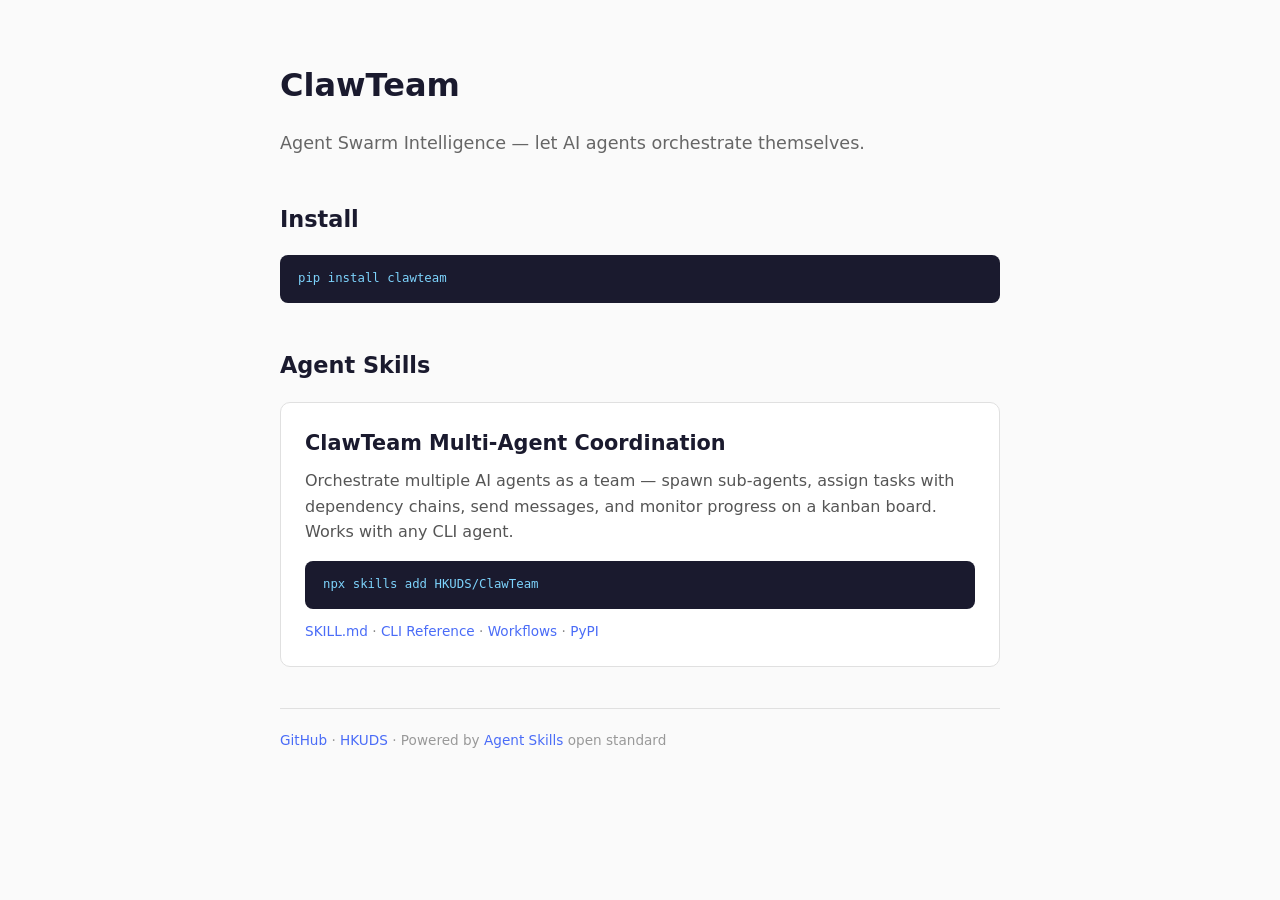
==== docs/index.html @ 214a0635 "Add GitHub Pages site with skill documentation - docs/index.html: landing page for ClawTeam - docs/s" ====
<!DOCTYPE html>
<html lang="en">
<head>
  <meta charset="UTF-8">
  <meta name="viewport" content="width=device-width, initial-scale=1.0">
  <title>ClawTeam — Agent Swarm Intelligence</title>
  <style>
    body { font-family: system-ui, -apple-system, sans-serif; max-width: 720px; margin: 60px auto; padding: 0 20px; color: #1a1a2e; background: #fafafa; line-height: 1.6; }
    h1 { font-size: 2em; margin-bottom: 0.2em; }
    .subtitle { color: #666; font-size: 1.1em; margin-bottom: 2em; }
    .card { background: #fff; border: 1px solid #e0e0e0; border-radius: 10px; padding: 24px; margin-bottom: 16px; transition: box-shadow 0.2s; }
    .card:hover { box-shadow: 0 4px 12px rgba(0,0,0,0.08); }
    .card-title { font-size: 1.3em; font-weight: 600; color: #1a1a2e; text-decoration: none; }
    .card-title:hover { color: #4a6cf7; }
    .card-desc { color: #555; margin-top: 8px; }
    .card-meta { margin-top: 12px; font-size: 0.85em; color: #888; }
    .card-meta a { color: #4a6cf7; text-decoration: none; }
    .card-meta a:hover { text-decoration: underline; }
    .install-box { background: #1a1a2e; color: #e0e0e0; border-radius: 8px; padding: 14px 18px; font-family: monospace; font-size: 0.95em; margin-top: 12px; }
    .install-box code { color: #7dd3fc; }
    h2 { font-size: 1.4em; margin-top: 2em; margin-bottom: 0.8em; }
    footer { margin-top: 3em; padding-top: 1.5em; border-top: 1px solid #e0e0e0; color: #999; font-size: 0.85em; }
    footer a { color: #4a6cf7; text-decoration: none; }
  </style>
</head>
<body>
  <h1>ClawTeam</h1>
  <p class="subtitle">Agent Swarm Intelligence — let AI agents orchestrate themselves.</p>

  <h2>Install</h2>
  <div class="install-box">
    <code>pip install clawteam</code>
  </div>

  <h2>Agent Skills</h2>
  <div class="card">
    <a class="card-title" href="skills/clawteam/SKILL.md">ClawTeam Multi-Agent Coordination</a>
    <p class="card-desc">
      Orchestrate multiple AI agents as a team — spawn sub-agents, assign tasks with dependency chains,
      send messages, and monitor progress on a kanban board. Works with any CLI agent.
    </p>
    <div class="install-box">
      <code>npx skills add HKUDS/ClawTeam</code>
    </div>
    <div class="card-meta">
      <a href="skills/clawteam/SKILL.md">SKILL.md</a> &middot;
      <a href="skills/clawteam/references/cli-reference.md">CLI Reference</a> &middot;
      <a href="skills/clawteam/references/workflows.md">Workflows</a> &middot;
      <a href="https://pypi.org/project/clawteam/">PyPI</a>
    </div>
  </div>

  <footer>
    <a href="https://github.com/HKUDS/ClawTeam">GitHub</a> &middot;
    <a href="https://github.com/HKUDS">HKUDS</a> &middot;
    Powered by <a href="https://agentskills.io">Agent Skills</a> open standard
  </footer>
</body>
</html>
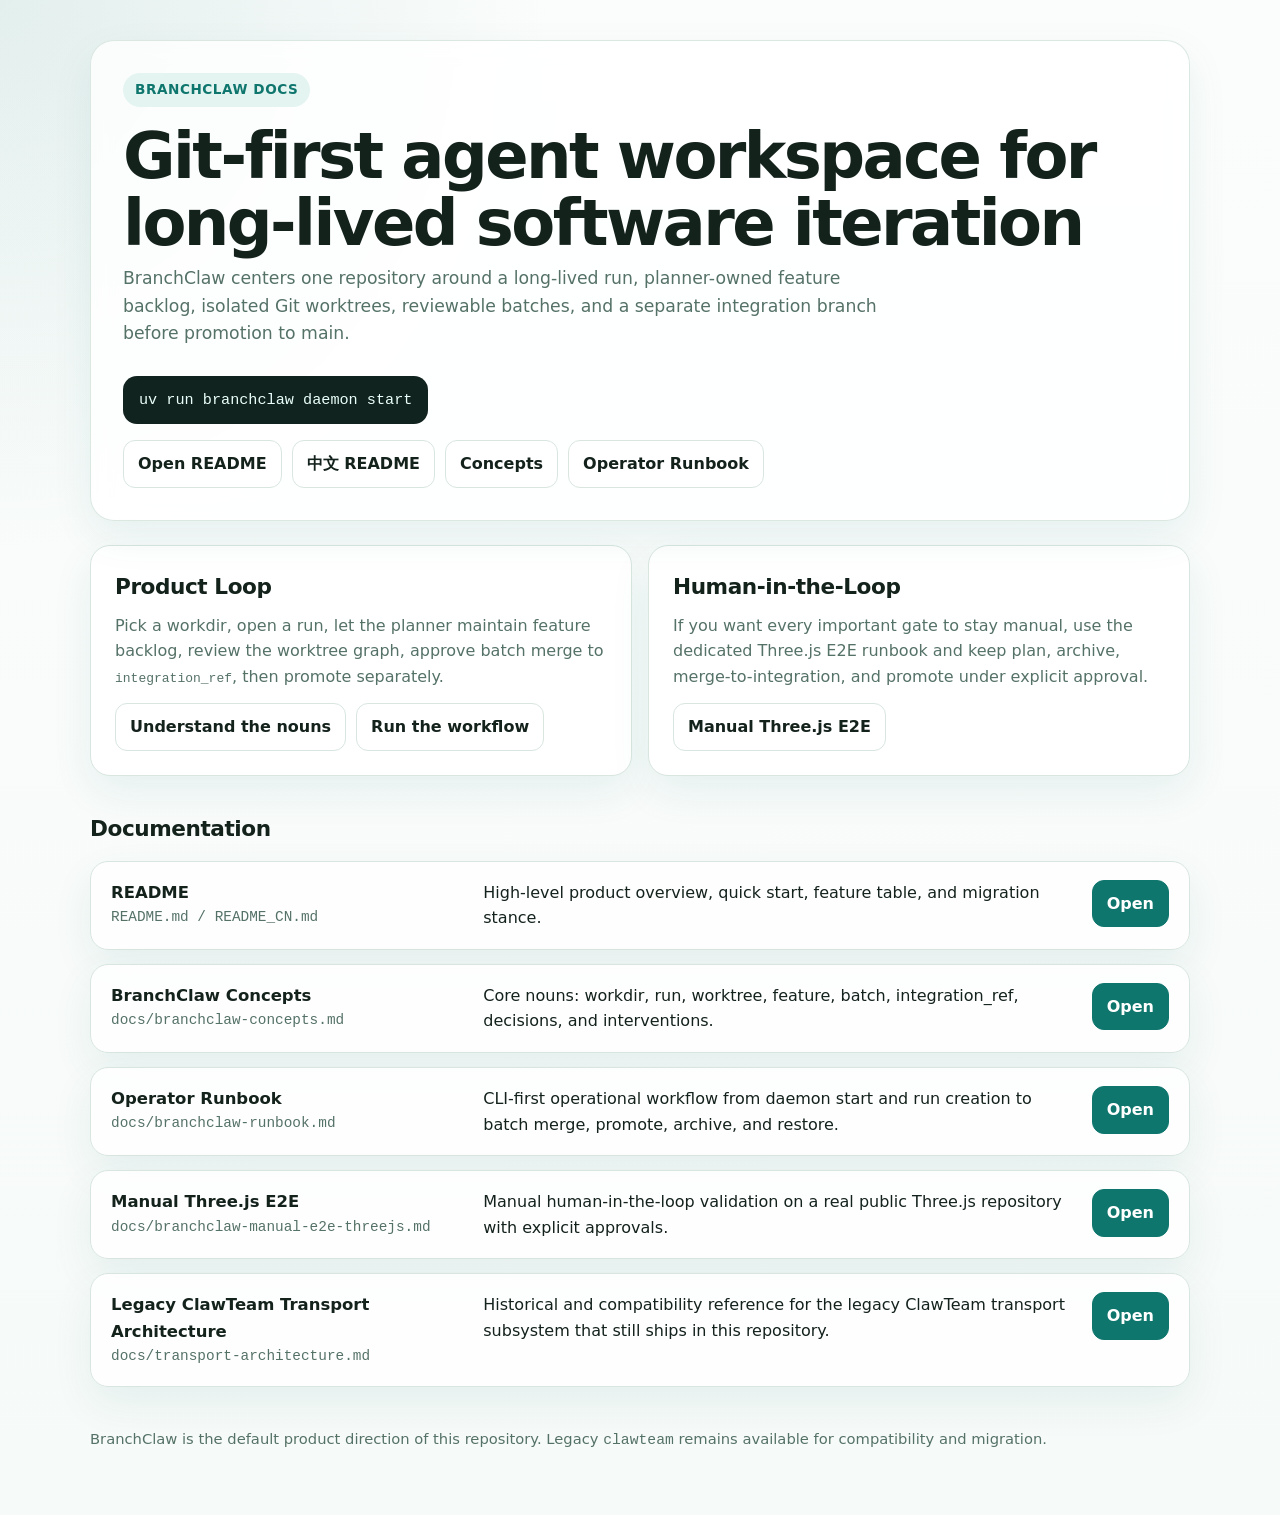
==== commit 00e50b32: "docs: Introduce BranchClaw concepts and update runbook for new workflow - Added a comprehensive docu" ====
--- a/docs/index.html
+++ b/docs/index.html
@@ -3,57 +3,263 @@
 <head>
   <meta charset="UTF-8">
   <meta name="viewport" content="width=device-width, initial-scale=1.0">
-  <title>ClawTeam — Agent Swarm Intelligence</title>
+  <title>BranchClaw Docs</title>
   <style>
-    body { font-family: system-ui, -apple-system, sans-serif; max-width: 720px; margin: 60px auto; padding: 0 20px; color: #1a1a2e; background: #fafafa; line-height: 1.6; }
-    h1 { font-size: 2em; margin-bottom: 0.2em; }
-    .subtitle { color: #666; font-size: 1.1em; margin-bottom: 2em; }
-    .card { background: #fff; border: 1px solid #e0e0e0; border-radius: 10px; padding: 24px; margin-bottom: 16px; transition: box-shadow 0.2s; }
-    .card:hover { box-shadow: 0 4px 12px rgba(0,0,0,0.08); }
-    .card-title { font-size: 1.3em; font-weight: 600; color: #1a1a2e; text-decoration: none; }
-    .card-title:hover { color: #4a6cf7; }
-    .card-desc { color: #555; margin-top: 8px; }
-    .card-meta { margin-top: 12px; font-size: 0.85em; color: #888; }
-    .card-meta a { color: #4a6cf7; text-decoration: none; }
-    .card-meta a:hover { text-decoration: underline; }
-    .install-box { background: #1a1a2e; color: #e0e0e0; border-radius: 8px; padding: 14px 18px; font-family: monospace; font-size: 0.95em; margin-top: 12px; }
-    .install-box code { color: #7dd3fc; }
-    h2 { font-size: 1.4em; margin-top: 2em; margin-bottom: 0.8em; }
-    footer { margin-top: 3em; padding-top: 1.5em; border-top: 1px solid #e0e0e0; color: #999; font-size: 0.85em; }
-    footer a { color: #4a6cf7; text-decoration: none; }
+    :root {
+      color-scheme: light;
+      --bg: #f6faf8;
+      --panel: #ffffff;
+      --text: #14221c;
+      --muted: #557267;
+      --border: #d8e6df;
+      --accent: #0f766e;
+      --accent-soft: #e4f4f1;
+      --shadow: 0 16px 40px rgba(15, 118, 110, 0.08);
+    }
+    * { box-sizing: border-box; }
+    body {
+      margin: 0;
+      font-family: Inter, "Segoe UI", system-ui, -apple-system, sans-serif;
+      background:
+        radial-gradient(circle at top left, rgba(15, 118, 110, 0.10), transparent 28%),
+        linear-gradient(180deg, #fbfdfc 0%, var(--bg) 100%);
+      color: var(--text);
+      line-height: 1.6;
+    }
+    .shell {
+      width: min(1100px, calc(100% - 32px));
+      margin: 0 auto;
+      padding: 40px 0 64px;
+    }
+    .hero {
+      background: rgba(255, 255, 255, 0.82);
+      border: 1px solid rgba(216, 230, 223, 0.9);
+      border-radius: 24px;
+      padding: 32px;
+      box-shadow: var(--shadow);
+      backdrop-filter: blur(10px);
+    }
+    .eyebrow {
+      display: inline-flex;
+      align-items: center;
+      gap: 8px;
+      padding: 6px 12px;
+      border-radius: 999px;
+      background: var(--accent-soft);
+      color: var(--accent);
+      font-size: 0.85rem;
+      font-weight: 700;
+      letter-spacing: 0.04em;
+      text-transform: uppercase;
+    }
+    h1 {
+      margin: 16px 0 8px;
+      font-size: clamp(2.4rem, 5vw, 4rem);
+      line-height: 1.05;
+      letter-spacing: -0.04em;
+    }
+    .subtitle {
+      max-width: 760px;
+      color: var(--muted);
+      font-size: 1.08rem;
+      margin: 0 0 20px;
+    }
+    .install {
+      display: inline-block;
+      margin-top: 8px;
+      padding: 12px 16px;
+      border-radius: 14px;
+      background: #10231f;
+      color: #eafffb;
+      font-family: ui-monospace, SFMono-Regular, Menlo, Consolas, monospace;
+      font-size: 0.95rem;
+    }
+    .grid {
+      display: grid;
+      grid-template-columns: repeat(2, minmax(0, 1fr));
+      gap: 16px;
+      margin-top: 24px;
+    }
+    .card {
+      background: var(--panel);
+      border: 1px solid var(--border);
+      border-radius: 20px;
+      padding: 24px;
+      box-shadow: var(--shadow);
+    }
+    .card h2 {
+      margin: 0 0 8px;
+      font-size: 1.35rem;
+      letter-spacing: -0.02em;
+    }
+    .card p {
+      margin: 0 0 14px;
+      color: var(--muted);
+    }
+    .links {
+      display: flex;
+      flex-wrap: wrap;
+      gap: 10px;
+    }
+    .links a,
+    .primary-link {
+      display: inline-flex;
+      align-items: center;
+      gap: 8px;
+      padding: 10px 14px;
+      border-radius: 12px;
+      border: 1px solid var(--border);
+      text-decoration: none;
+      color: var(--text);
+      background: #fff;
+      font-weight: 600;
+    }
+    .primary-link {
+      background: var(--accent);
+      color: #fff;
+      border-color: var(--accent);
+    }
+    .section-title {
+      margin: 36px 0 14px;
+      font-size: 1.35rem;
+      letter-spacing: -0.02em;
+    }
+    .doc-list {
+      display: grid;
+      gap: 14px;
+    }
+    .doc-item {
+      display: grid;
+      grid-template-columns: 1.2fr 2fr auto;
+      gap: 18px;
+      align-items: start;
+      padding: 18px 20px;
+      border-radius: 18px;
+      background: rgba(255, 255, 255, 0.86);
+      border: 1px solid var(--border);
+      box-shadow: var(--shadow);
+    }
+    .doc-item strong {
+      display: block;
+      font-size: 1.03rem;
+    }
+    .doc-item .path {
+      color: var(--muted);
+      font-family: ui-monospace, SFMono-Regular, Menlo, Consolas, monospace;
+      font-size: 0.9rem;
+      overflow-wrap: anywhere;
+    }
+    footer {
+      margin-top: 40px;
+      color: var(--muted);
+      font-size: 0.92rem;
+    }
+    @media (max-width: 900px) {
+      .grid {
+        grid-template-columns: 1fr;
+      }
+      .doc-item {
+        grid-template-columns: 1fr;
+      }
+    }
   </style>
 </head>
 <body>
-  <h1>ClawTeam</h1>
-  <p class="subtitle">Agent Swarm Intelligence — let AI agents orchestrate themselves.</p>
-
-  <h2>Install</h2>
-  <div class="install-box">
-    <code>pip install clawteam</code>
+  <div class="shell">
+    <section class="hero">
+      <div class="eyebrow">BranchClaw Docs</div>
+      <h1>Git-first agent workspace for long-lived software iteration</h1>
+      <p class="subtitle">
+        BranchClaw centers one repository around a long-lived run, planner-owned feature backlog,
+        isolated Git worktrees, reviewable batches, and a separate integration branch before
+        promotion to main.
+      </p>
+      <div class="install">uv run branchclaw daemon start</div>
+      <div class="links" style="margin-top:16px">
+        <a class="primary-link" href="../README.md">Open README</a>
+        <a href="../README_CN.md">中文 README</a>
+        <a href="branchclaw-concepts.md">Concepts</a>
+        <a href="branchclaw-runbook.md">Operator Runbook</a>
+      </div>
+    </section>
+
+    <div class="grid">
+      <section class="card">
+        <h2>Product Loop</h2>
+        <p>
+          Pick a workdir, open a run, let the planner maintain feature backlog, review the worktree
+          graph, approve batch merge to <code>integration_ref</code>, then promote separately.
+        </p>
+        <div class="links">
+          <a href="branchclaw-concepts.md">Understand the nouns</a>
+          <a href="branchclaw-runbook.md">Run the workflow</a>
+        </div>
+      </section>
+
+      <section class="card">
+        <h2>Human-in-the-Loop</h2>
+        <p>
+          If you want every important gate to stay manual, use the dedicated Three.js E2E runbook
+          and keep plan, archive, merge-to-integration, and promote under explicit approval.
+        </p>
+        <div class="links">
+          <a href="branchclaw-manual-e2e-threejs.md">Manual Three.js E2E</a>
+        </div>
+      </section>
+    </div>
+
+    <h2 class="section-title">Documentation</h2>
+    <div class="doc-list">
+      <article class="doc-item">
+        <div>
+          <strong>README</strong>
+          <div class="path">README.md / README_CN.md</div>
+        </div>
+        <div>High-level product overview, quick start, feature table, and migration stance.</div>
+        <a class="primary-link" href="../README.md">Open</a>
+      </article>
+
+      <article class="doc-item">
+        <div>
+          <strong>BranchClaw Concepts</strong>
+          <div class="path">docs/branchclaw-concepts.md</div>
+        </div>
+        <div>Core nouns: workdir, run, worktree, feature, batch, integration_ref, decisions, and interventions.</div>
+        <a class="primary-link" href="branchclaw-concepts.md">Open</a>
+      </article>
+
+      <article class="doc-item">
+        <div>
+          <strong>Operator Runbook</strong>
+          <div class="path">docs/branchclaw-runbook.md</div>
+        </div>
+        <div>CLI-first operational workflow from daemon start and run creation to batch merge, promote, archive, and restore.</div>
+        <a class="primary-link" href="branchclaw-runbook.md">Open</a>
+      </article>
+
+      <article class="doc-item">
+        <div>
+          <strong>Manual Three.js E2E</strong>
+          <div class="path">docs/branchclaw-manual-e2e-threejs.md</div>
+        </div>
+        <div>Manual human-in-the-loop validation on a real public Three.js repository with explicit approvals.</div>
+        <a class="primary-link" href="branchclaw-manual-e2e-threejs.md">Open</a>
+      </article>
+
+      <article class="doc-item">
+        <div>
+          <strong>Legacy ClawTeam Transport Architecture</strong>
+          <div class="path">docs/transport-architecture.md</div>
+        </div>
+        <div>Historical and compatibility reference for the legacy ClawTeam transport subsystem that still ships in this repository.</div>
+        <a class="primary-link" href="transport-architecture.md">Open</a>
+      </article>
+    </div>
+
+    <footer>
+      BranchClaw is the default product direction of this repository. Legacy <code>clawteam</code>
+      remains available for compatibility and migration.
+    </footer>
   </div>
-
-  <h2>Agent Skills</h2>
-  <div class="card">
-    <a class="card-title" href="skills/clawteam/SKILL.md">ClawTeam Multi-Agent Coordination</a>
-    <p class="card-desc">
-      Orchestrate multiple AI agents as a team — spawn sub-agents, assign tasks with dependency chains,
-      send messages, and monitor progress on a kanban board. Works with any CLI agent.
-    </p>
-    <div class="install-box">
-      <code>npx skills add HKUDS/ClawTeam</code>
-    </div>
-    <div class="card-meta">
-      <a href="skills/clawteam/SKILL.md">SKILL.md</a> &middot;
-      <a href="skills/clawteam/references/cli-reference.md">CLI Reference</a> &middot;
-      <a href="skills/clawteam/references/workflows.md">Workflows</a> &middot;
-      <a href="https://pypi.org/project/clawteam/">PyPI</a>
-    </div>
-  </div>
-
-  <footer>
-    <a href="https://github.com/HKUDS/ClawTeam">GitHub</a> &middot;
-    <a href="https://github.com/HKUDS">HKUDS</a> &middot;
-    Powered by <a href="https://agentskills.io">Agent Skills</a> open standard
-  </footer>
 </body>
 </html>
